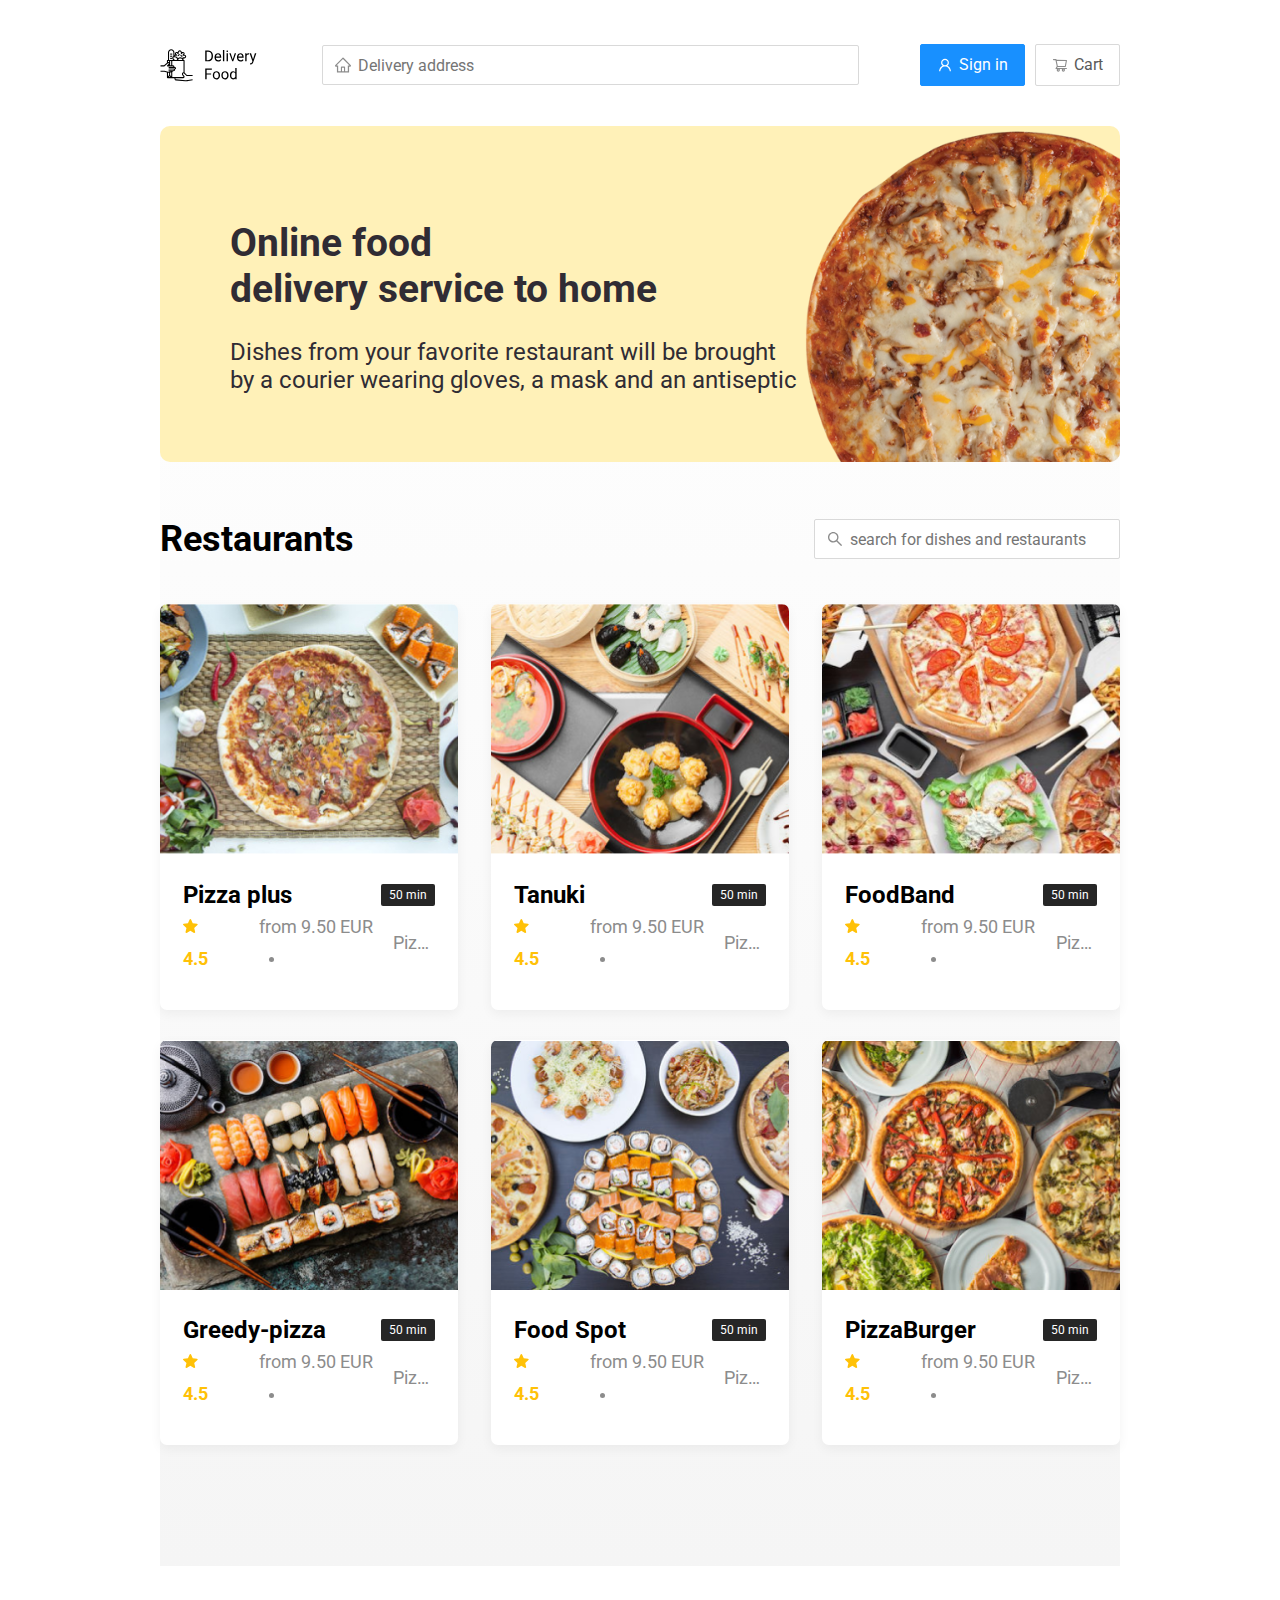
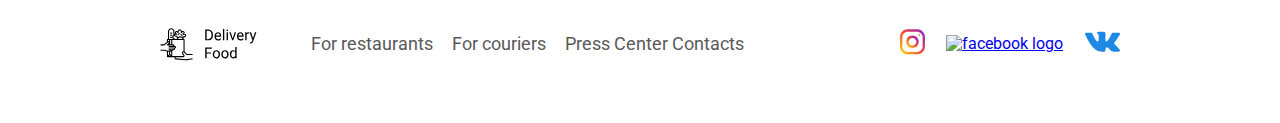
==== index.html @ fbb6c138 "feat: add markup" ====
<!DOCTYPE html>
<html lang="en">

<head>
    <meta charset="UTF-8">
    <meta name="viewport" content="width=device-width, initial-scale=1.0">
    <link href="https://fonts.googleapis.com/css2?family=Roboto:wght@400;700;900&display=swap" rel="stylesheet">
    <link rel="stylesheet" href="/css/normalize.css">
    <link rel="stylesheet" href="https://cdnjs.cloudflare.com/ajax/libs/animate.css/4.1.1/animate.min.css" />
    <link rel="stylesheet" href="/css/style.css">
    <title>Food delivery to home</title>
</head>

<body>
    <!-- Header -->
    <div class="container">
        <header class="header">
            <img src="/img/logo.svg" alt="logo" class="header-logo">
            <input type="text" class="input input-address" placeholder="Delivery address"></input>
            <div class="buttons">
                <button class="button-primary button"><img src="/img/user.svg" alt="user logo" class="button-icon"><span
                        class="button-text">Sign in</span></button>
                <button class="cart button" id="cart-button"><img src="/img/cart.svg" alt="shopping cart logo"
                        class="button-icon">
                    <span class="button-text">Cart</span></button>
            </div>
        </header>

        <!-- Container ends -->

        <main class="main">
            <div class="container">
                <section class="promo">
                    <h1 class="promo-title">Online food <br />delivery service to home</h1>
                    <p class="promo-text">Dishes from your favorite restaurant will be brought by a courier wearing
                        gloves,
                        a
                        mask and an antiseptic</p>
                </section>

                <section class="restaurants">
                    <div class="section-heading">
                        <h2 class="section-title">
                            Restaurants
                        </h2>
                        <input type="text" class="input input-search" placeholder="search for dishes and restaurants">
                    </div>
                    <div class="cards">
                        <div class="card animate__animated animate__fadeInRight delay-2s">
                            <img src="/img/pizzaplus_image.jpg" alt="image" class="card-image">
                            <div class="card-text">
                                <div class="card-heading">
                                    <h3 class="card-title">
                                        Pizza plus
                                    </h3>
                                    <span class="card-tag tag">50 min</span>
                                </div>
                                <div class="card-info">
                                    <div class="rating"><img src="img/rating.svg" alt="rating star" class="rating-star">
                                        4.5</div>
                                    <div class="price">from 9.50 EUR</div>
                                    <div class="category">Pizza</div>
                                </div>
                            </div>
                        </div>
                        <!-- /.card -->
                        <div class="card animate__animated animate__fadeInRight delay-2s">
                            <img src="/img/tanuki_image.png" alt="image" class="card-image">
                            <div class="card-text">
                                <div class="card-heading">
                                    <h3 class="card-title">
                                        Tanuki
                                    </h3>
                                    <span class="card-tag tag">50 min</span>
                                </div>
                                <div class="card-info">
                                    <div class="rating"><img src="img/rating.svg" alt="rating star" class="rating-star">
                                        4.5</div>
                                    <div class="price">from 9.50 EUR</div>
                                    <div class="category">Pizza</div>
                                </div>
                            </div>
                        </div>
                        <!-- /.card -->
                        <div class="card animate__animated animate__fadeInRight delay-2s">
                            <img src="/img/foodband_image.png" alt="image" class="card-image">
                            <div class="card-text">
                                <div class="card-heading">
                                    <h3 class="card-title">
                                        FoodBand
                                    </h3>
                                    <span class="card-tag tag">50 min</span>
                                </div>
                                <div class="card-info">
                                    <div class="rating"><img src="img/rating.svg" alt="rating star" class="rating-star">
                                        4.5</div>
                                    <div class="price">from 9.50 EUR</div>
                                    <div class="category">Pizza</div>
                                </div>
                            </div>
                        </div>
                        <!-- /.card -->
                        <div class="card animate__animated animate__fadeInLeft delay-2s">
                            <img src="/img/greedypizza_image.png" alt="image" class="card-image">
                            <div class="card-text">
                                <div class="card-heading">
                                    <h3 class="card-title">
                                        Greedy-pizza
                                    </h3>
                                    <span class="card-tag tag">50 min</span>
                                </div>
                                <div class="card-info">
                                    <div class="rating"><img src="img/rating.svg" alt="rating star" class="rating-star">
                                        4.5</div>
                                    <div class="price">from 9.50 EUR</div>
                                    <div class="category">Pizza</div>
                                </div>
                            </div>
                        </div>
                        <!-- /.card -->
                        <div class="card animate__animated animate__fadeInLeft delay-2s">
                            <img src="/img/foodspot_image.png" alt="image" class="card-image">
                            <div class="card-text">
                                <div class="card-heading">
                                    <h3 class="card-title">
                                        Food Spot
                                    </h3>
                                    <span class="card-tag tag">50 min</span>
                                </div>
                                <div class="card-info">
                                    <div class="rating"><img src="img/rating.svg" alt="rating star" class="rating-star">
                                        4.5</div>
                                    <div class="price">from 9.50 EUR</div>
                                    <div class="category">Pizza</div>
                                </div>
                            </div>
                        </div>
                        <!-- /.card -->
                        <div class="card animate__animated animate__fadeInLeft delay-2s">
                            <img src="/img/pizzaburger_image.png" alt="image" class="card-image">
                            <div class="card-text">
                                <div class="card-heading">
                                    <h3 class="card-title">
                                        PizzaBurger
                                    </h3>
                                    <span class="card-tag tag">50 min</span>
                                </div>
                                <div class="card-info">
                                    <div class="rating"><img src="img/rating.svg" alt="rating star" class="rating-star">
                                        4.5</div>
                                    <div class="price">from 9.50 EUR</div>
                                    <div class="category">Pizza</div>
                                </div>
                            </div>
                        </div>
                        <!-- /.card -->
                    </div>
                    <!-- /.cards -->
                </section>
            </div>
        </main>

        <footer class="footer">
            <div class="container">
                <div class="footer-block">
                    <img src="img/logo.svg" alt="logo" class="logo footer-logo">
                    <nav class="footer-nav">
                        <a href="#" class="footer-link">For restaurants</a>
                        <a href="#" class="footer-link">For couriers</a>
                        <a href="#" class="footer-link">Press Center</a>
                        <a href="#" class="footer-link">Contacts</a>
                    </nav>
                    <div class="social-links">
                        <a href="#" class="social-link"><img src="img/instagram.svg" alt="instagram logo"></a>
                        <a href="#" class="social-link"><img src="img/facebook.svg" alt="facebook logo"></a>
                        <a href="#" class="social-link"><img src="img/vk.svg" alt="vk logo"></a>
                    </div>
                </div>
                <!-- /.footer-block -->
            </div>
        </footer>
    </div>

    <div class="modal">
        <div class="modal-dialog">
            <div class="modal-header">
                <h3 class="modal-title">Cart</h3>
                <button class="close">&times;</button>
            </div>
            <div class="modal-body">
                <div class="food-row">
                    <span class="food-name">Eel roll standart</span>
                    <strong class="food-price">2.70 EUR</strong>
                    <div class="food-counter">
                        <button class="counter-button">-</button>
                        <span class="counter">1</span>
                        <button class="counter-button">+</button>
                    </div>
                </div>

                <div class="modal-footer">
                    <span class="modal-pricetag">2.70€</span>
                    <div class="footer-buttons">
                        <button class="button button-primary">Checkout</button>
                        <button class="button">Cancel</button>
                    </div>
                </div>
            </div>
        </div>

        <script src="js/main.js"></script>
</body>

</html>
---- css/style.css ----
* {
    box-sizing: border-box;
    padding: 0px;
    margin: 0px;
}

body {
    font-family: 'Roboto', sans-serif;
    padding-top: 44px;
}

.container {
    max-width: 1200px;
    margin: 0 auto;
}

.main {
    background: linear-gradient(180deg, rgba(245, 245, 245, 0) 1.04%, #F5F5F5 100%);
}

.header {
    display: flex;
    align-items: center;
    justify-content: space-between;
    margin-bottom: 40px;
}

.input {
    background: #FFFFFF;
    border: 1px solid #D9D9D9;
    border-radius: 2px;
    font-size: 16px;
    line-height: 24px;
    padding: 8px;
    padding-left: 35px;
    background-repeat: no-repeat;
    background-position: left 11px center;
}

.input-address {
    flex: 0.8;
    height: 40px;
    background-image: url(../img/home.svg);
    padding-left: 35px;
}

.buttons {
    display: flex;
    align-items: center;
}

.button {
    display: flex;
    align-items: center;
    padding: 8px 16px;
    background: #FFFFFF;
    border: 1px solid #D9D9D9;
    box-sizing: border-box;
    box-shadow: 0px 0px 2px rgba(0, 0, 0, 0.0015);
    border-radius: 2px;
    color: #595959;
    font-size: 16px;
    line-height: 24px;
}

.button-primary {
    background: #1890FF;
    border: 1px solid #1890FF;
    color: #FFFFFF;
    margin-right: 10px;
}

.button-icon {
    margin-right: 6px;
    vertical-align: middle;
}

.button-text {
    vertical-align: middle;
}

.promo {
    box-shadow: (0px 7px 12px rgba(158, 158, 163, 0.1));
    background: #fff1b8 url(../img/promo-img.png) no-repeat top -30px right -30px / 600px;
    border-radius: 10px;
    padding: 68px 70px;
    margin-bottom: 56px;
}

.promo-title {
    font-size: 39px;
    line-height: 46px;
    color: #302C34;
}

.promo-text {
    max-width: 567px;
    font-size: 24px;
    line-height: 28px;
    color: #302C34;
}

.input-search {
        height: 40px;
        width: 306px;
        background-image: url(../img/search.svg);
}

.section-heading {
    display: flex;
    align-items: center;
    justify-content: space-between;
    margin-bottom: 44px;
}

.section-title {
    font-weight: bold;
    font-size: 36px;
    line-height: 42px;
    color: #000000;
    margin: 0px;
}

.cards {
    display: flex;
    flex-wrap: wrap;
    align-items: flex-start;
    justify-content: space-between;
}

.restaurants {
    padding-bottom: 90.64px;
}

.card {
    background: #FFFFFF;
    box-shadow: 0px 4px 12px rgba(0, 0, 0, 0.05);
    border-radius: 7px;
    overflow: hidden;
    margin-bottom: 30px;
    flex-basis: 31%;
}

.card-image {
    width: 100%;
    height: 250px;
    object-fit: cover
}

.card-text {
    padding-top: 20px;
    padding-bottom: 35px;
    padding-left: 23px;
    padding-right: 23px;
}

.card-heading {
    display: flex;
    align-items: center;
    justify-content: space-between;
}

.card-title {
    margin: 0px;
    font-weight: bold;
    font-size: 24px;
    line-height: 32px;
    color: #000000;
}

.card-tag {
    color: #ffffff;
    font-size: 12px;
    line-height: 20px;
    background: #262626;
    border-radius: 2px;
    padding: 1px 8px;
}

.card-info {
    display: flex;
    align-items: center;
}

.rating {
    color: #FFC107;
    margin-right: 26px;
    font-weight: bold;
    font-size: 18px;
    line-height: 32px;
}

.price, .category {
    font-size: 18px;
    line-height: 32px;
    color: #8C8C8C;
}

.price {
    margin-right: 10px;
}
.price:after {
    content: '';
    width: 5px;
    height: 5px;
    background-color: #8c8c8c;
    display: inline-block;
    vertical-align: middle;
    border-radius: 50%;
    margin-left: 10px;
}

.category {
    text-overflow: ellipsis; /*В случае, если слово не влезет, то в конце появится многоточие*/
    overflow: hidden;
    white-space: nowrap; /*Запрет переноса строк*/
    max-width: 153px;
}

.rating-star {
    margin-right: 7.5px;
}

.footer {
    padding: 60px 0px;
}

.footer-block {
    display: flex;
    align-items: center;
    justify-content: space-between;
}

.footer-link {
    display: inline-block;
    color: #595959;
    text-decoration: none;
    font-style: normal;
    font-weight: normal;
    font-size: 18px;
    line-height: 21px;
}

.footer-link:not(:last-child) {
    margin-left: 15px;
}

.footer-nav {
    margin-left: 35px;
    margin-right: auto;
}

.social-links {
    display: flex;
    align-items: center;
}

.social-link:not(:last-child) {
    margin-right: 21px;
}

.modal {
    position: fixed;
    left: 0;
    top: 0;
    width: 100%;
    height: 100%;
    background: rgba(0, 0, 0, 0.4);
    display: none;
}

.is-open {
    display: flex;
}

.modal-dialog {
    max-width: 780px;
    width: 95%;
    background: #FFFFFF;
    border-radius: 5px;
    margin: auto;
    padding: 40px 45px;
}

.modal-title {
    margin: 0;
    font-weight: bold;
    font-size: 36px;
    line-height: 42px;
    color: #000000;
}

.modal-header {
    display: flex;
    align-items: center;
    justify-content: space-between;
    margin-bottom: 45px;
}

.close {
    font-size: 36px;
    border: none;
    background: transparent;
}

.food-row {
    display: flex;
    align-items: center;
    justify-content: space-between;
    padding-bottom: 8px;
    border-bottom: 1px solid #D9D9D9;
    margin-bottom: 15px;
}

.food-name {
    font-weight: normal;
    font-size: 18px;
    line-height: 32px;
}

.food-price {
    margin-left: auto;
    margin-right: 47px;
}

.food-counter {
    display: flex;
    align-items: center;
}

.counter-button {
    width: 39px;
    height: 32px;
    align-items: center;
    justify-content: center;
    background: #FFFFFF;
    border: 1px solid #40A9FF;
    box-sizing: border-box;
    border-radius: 2px;
    font-size: 14px;
    line-height: 22px;
}

.counter {
    font-size: 16px;
    line-height: 24px;
    margin-left: 10px;
    margin-right: 10px;
}

.modal-footer {
    display: flex;
    align-items: center;
    justify-content: space-between;
}

.modal-body {
    margin-bottom: 52px;
}

.footer-buttons {
    display: flex;
    align-items: center;
}

.modal-pricetag {
    background: #262626;
    border-radius: 5px;
    font-weight: bold;
    font-size: 20px;
    line-height: 23px;
    color: #FAFAFA;
    padding: 15px 20px;
}

@media (max-width: 1366px) {
    .container {
        max-width: 960px;
    }
    .promo {
        background: #fff1b8 url(../img/promo-img.png) no-repeat top -30px right -150px / 500px;
    }
}

@media (max-width: 992px) {
    .container {
        max-width: 760px;
    }
    .promo {
        padding: 50px;
        background: #fff1b8 url(../img/promo-img.png) no-repeat top -30px right -100px / 400px;
    }
    .promo-text {
        font-size: 18px;
        max-width: 400px;
    }
    .card {
        flex-basis: 49%;
    }
    .footer-link {
        font-size: 16px;
    }
}

@media (max-width: 768px) {
    .container {
        max-width: 560px;
    }
    .promo {
        padding: 50px;
        background: #fff1b8 url(../img/promo-img.png) no-repeat top -30px right -200px / 400px;
    }
    .promo-text {
        margin-top: 0px;
    }
    .card-info {
        flex-wrap: wrap;
    }
    .rating {
        flex-basis: 100%;
    }
    .card-title {
        font-size: 18px;
    }
}

@media (max-width: 578px) {
    .container {
        width: 90%;
    }
    .header {
        flex-wrap: wrap;
    }
    .input-address {
        margin-top: 15px;
        order: 5;
        flex: 1;
    }
    .promo {
        background-image: none;
    }
    .promo-title {
        margin-bottom: 20px;
    }
    .section-title {
        font-size: 20px;
    }
    .card {
        flex-basis: 100%;
    }
    .footer {
        padding: 30px 0;
    }
    .footer-block {
        align-items: center;
    }
    .footer-nav {
        margin-left: 0;
        margin-right: 0;
        order: 0;
        display: flex;
        flex-direction: column;
        text-align: right;
    }
    .footer-logo {
        margin-left: 15px;
        order: 2;
    }
    .social-links {
        order: 1;
    }
    .footer-link {
        color: black;
    }
}

@media (max-width: 320px) {
    .container {
        max-width: 90%;
    }
    .header-logo {
        margin-bottom: 15px;
    }
    .promo-title {
        font-size: 35px;
    }
    .section-heading {
        flex-direction: column;
    }
    .footer-block {
        flex-direction: column;
    }
    .footer-logo {
        order: 1;
        margin-bottom: 20px;
    }
    .footer-nav {
        flex-direction: row;
        order: 2;
        justify-content: center;
        margin-bottom: 20px;
        flex-wrap: wrap;
        align-items: center;
    }
    .footer-link {
        font-size: 12px;
    }
    .social-links {
        order: 3;
    }
}
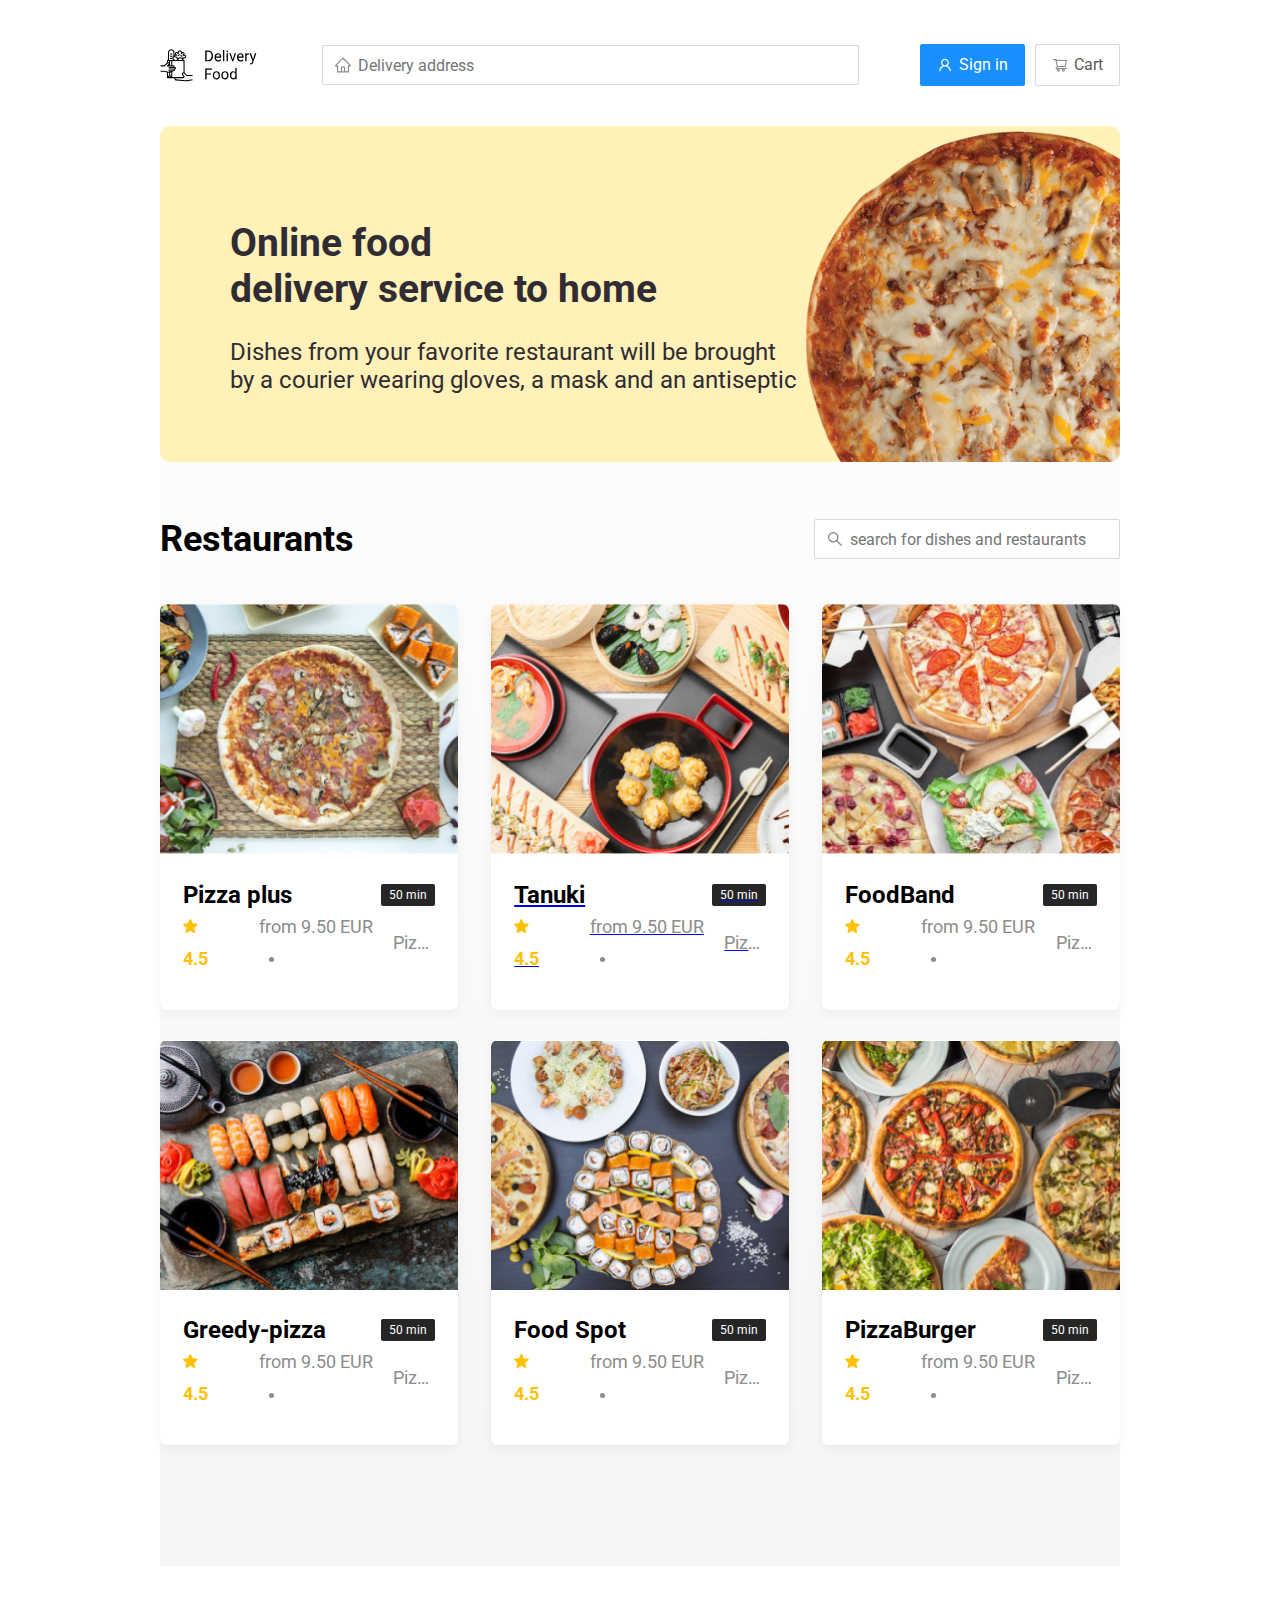
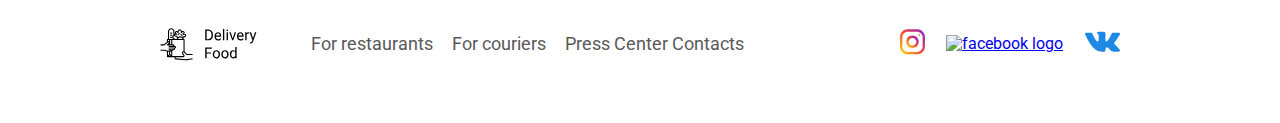
==== commit 36dfadd5: "Update index.html" ====
--- a/index.html
+++ b/index.html
@@ -5,9 +5,9 @@
     <meta charset="UTF-8">
     <meta name="viewport" content="width=device-width, initial-scale=1.0">
     <link href="https://fonts.googleapis.com/css2?family=Roboto:wght@400;700;900&display=swap" rel="stylesheet">
-    <link rel="stylesheet" href="/css/normalize.css">
+    <link rel="stylesheet" href="css/normalize.css">
     <link rel="stylesheet" href="https://cdnjs.cloudflare.com/ajax/libs/animate.css/4.1.1/animate.min.css" />
-    <link rel="stylesheet" href="/css/style.css">
+    <link rel="stylesheet" href="css/style.css">
     <title>Food delivery to home</title>
 </head>
 
@@ -15,12 +15,12 @@
     <!-- Header -->
     <div class="container">
         <header class="header">
-            <img src="/img/logo.svg" alt="logo" class="header-logo">
+            <img src="img/logo.svg" alt="logo" class="header-logo">
             <input type="text" class="input input-address" placeholder="Delivery address"></input>
             <div class="buttons">
-                <button class="button-primary button"><img src="/img/user.svg" alt="user logo" class="button-icon"><span
+                <button class="button-primary button"><img src="img/user.svg" alt="user logo" class="button-icon"><span
                         class="button-text">Sign in</span></button>
-                <button class="cart button" id="cart-button"><img src="/img/cart.svg" alt="shopping cart logo"
+                <button class="cart button" id="cart-button"><img src="img/cart.svg" alt="shopping cart logo"
                         class="button-icon">
                     <span class="button-text">Cart</span></button>
             </div>
@@ -47,7 +47,7 @@
                     </div>
                     <div class="cards">
                         <div class="card animate__animated animate__fadeInRight delay-2s">
-                            <img src="/img/pizzaplus_image.jpg" alt="image" class="card-image">
+                            <img src="img/pizzaplus_image.jpg" alt="image" class="card-image">
                             <div class="card-text">
                                 <div class="card-heading">
                                     <h3 class="card-title">
@@ -65,7 +65,8 @@
                         </div>
                         <!-- /.card -->
                         <div class="card animate__animated animate__fadeInRight delay-2s">
-                            <img src="/img/tanuki_image.png" alt="image" class="card-image">
+                            <a href="pages/tanuki/tanuki.html">
+                            <img src="img/tanuki_image.png" alt="image" class="card-image">
                             <div class="card-text">
                                 <div class="card-heading">
                                     <h3 class="card-title">
@@ -80,10 +81,11 @@
                                     <div class="category">Pizza</div>
                                 </div>
                             </div>
+                            </a>
                         </div>
                         <!-- /.card -->
                         <div class="card animate__animated animate__fadeInRight delay-2s">
-                            <img src="/img/foodband_image.png" alt="image" class="card-image">
+                            <img src="img/foodband_image.png" alt="image" class="card-image">
                             <div class="card-text">
                                 <div class="card-heading">
                                     <h3 class="card-title">
@@ -101,7 +103,7 @@
                         </div>
                         <!-- /.card -->
                         <div class="card animate__animated animate__fadeInLeft delay-2s">
-                            <img src="/img/greedypizza_image.png" alt="image" class="card-image">
+                            <img src="img/greedypizza_image.png" alt="image" class="card-image">
                             <div class="card-text">
                                 <div class="card-heading">
                                     <h3 class="card-title">
@@ -119,7 +121,7 @@
                         </div>
                         <!-- /.card -->
                         <div class="card animate__animated animate__fadeInLeft delay-2s">
-                            <img src="/img/foodspot_image.png" alt="image" class="card-image">
+                            <img src="img/foodspot_image.png" alt="image" class="card-image">
                             <div class="card-text">
                                 <div class="card-heading">
                                     <h3 class="card-title">
@@ -137,7 +139,7 @@
                         </div>
                         <!-- /.card -->
                         <div class="card animate__animated animate__fadeInLeft delay-2s">
-                            <img src="/img/pizzaburger_image.png" alt="image" class="card-image">
+                            <img src="img/pizzaburger_image.png" alt="image" class="card-image">
                             <div class="card-text">
                                 <div class="card-heading">
                                     <h3 class="card-title">
@@ -211,4 +213,4 @@
         <script src="js/main.js"></script>
 </body>
 
-</html>+</html>
